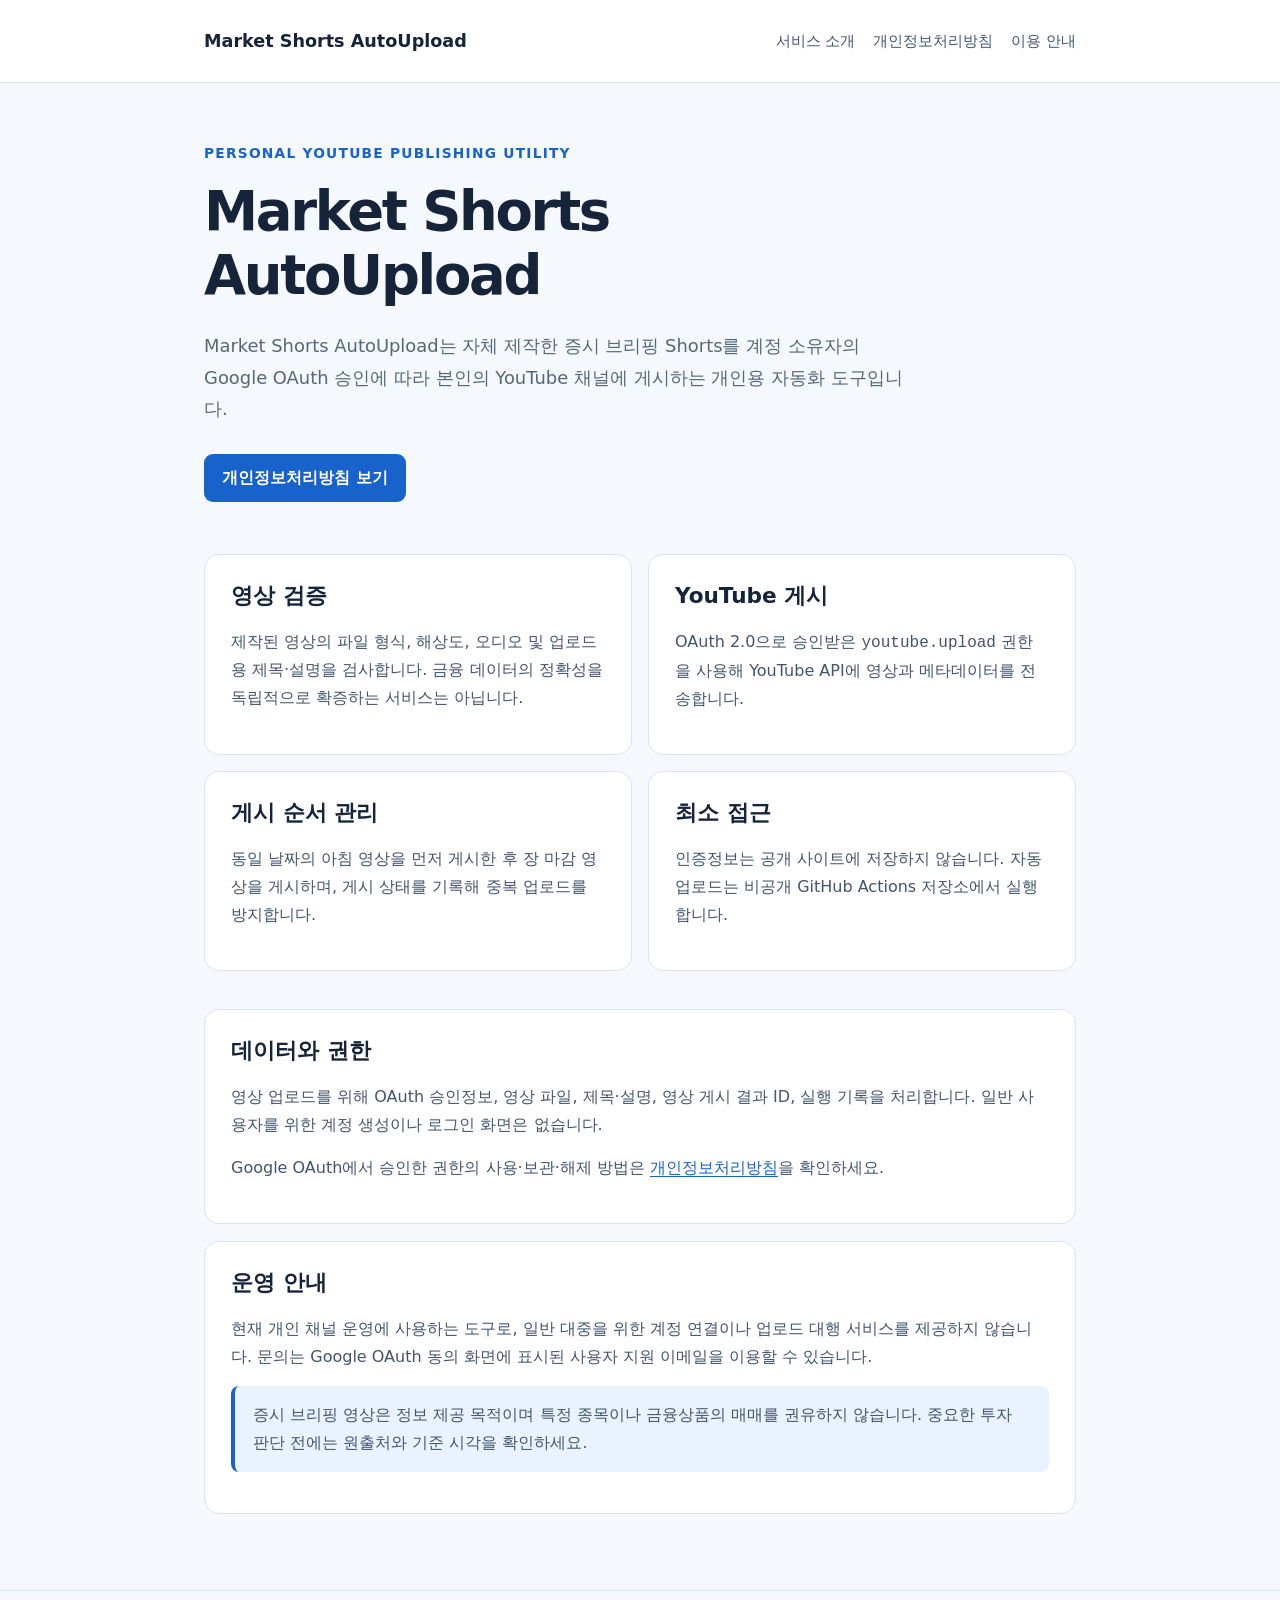
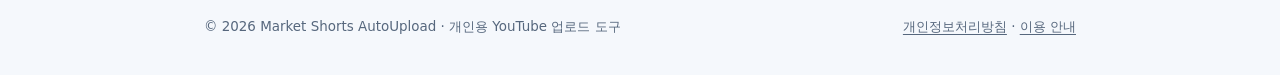
==== index.html @ 60441336 "docs(pages): add index.html for OAuth consent information" ====
<!doctype html>
<html lang="ko"><head>
<meta charset="utf-8"><meta name="viewport" content="width=device-width,initial-scale=1">
<title>서비스 소개 | Market Shorts AutoUpload</title>
<meta name="description" content="개인 채널의 증시 브리핑 Shorts를 YouTube에 업로드하는 자동화 도구">
<link rel="canonical" href="https://limjhq9-lab.github.io/">
<link rel="stylesheet" href="/styles.css">
</head><body>
<header><div class="container"><nav aria-label="기본 탐색">
<a class="brand" href="/">Market Shorts AutoUpload</a>
<div class="links"><a href="/">서비스 소개</a><a href="/privacy.html">개인정보처리방침</a><a href="/terms.html">이용 안내</a></div>
</nav></div></header><main><div class="container">
<p class="kicker">PERSONAL YOUTUBE PUBLISHING UTILITY</p>
<h1>Market Shorts<br>AutoUpload</h1>
<p class="lead">Market Shorts AutoUpload는 자체 제작한 증시 브리핑 Shorts를 계정 소유자의 Google OAuth 승인에 따라 본인의 YouTube 채널에 게시하는 개인용 자동화 도구입니다.</p>
<a class="cta" href="/privacy.html">개인정보처리방침 보기</a>
<div class="cards">
<section class="card"><h2>영상 검증</h2><p>제작된 영상의 파일 형식, 해상도, 오디오 및 업로드용 제목·설명을 검사합니다. 금융 데이터의 정확성을 독립적으로 확증하는 서비스는 아닙니다.</p></section>
<section class="card"><h2>YouTube 게시</h2><p>OAuth 2.0으로 승인받은 <code>youtube.upload</code> 권한을 사용해 YouTube API에 영상과 메타데이터를 전송합니다.</p></section>
<section class="card"><h2>게시 순서 관리</h2><p>동일 날짜의 아침 영상을 먼저 게시한 후 장 마감 영상을 게시하며, 게시 상태를 기록해 중복 업로드를 방지합니다.</p></section>
<section class="card"><h2>최소 접근</h2><p>인증정보는 공개 사이트에 저장하지 않습니다. 자동 업로드는 비공개 GitHub Actions 저장소에서 실행합니다.</p></section>
</div>
<section class="section"><h2>데이터와 권한</h2><p>영상 업로드를 위해 OAuth 승인정보, 영상 파일, 제목·설명, 영상 게시 결과 ID, 실행 기록을 처리합니다. 일반 사용자를 위한 계정 생성이나 로그인 화면은 없습니다.</p><p>Google OAuth에서 승인한 권한의 사용·보관·해제 방법은 <a href="/privacy.html">개인정보처리방침</a>을 확인하세요.</p></section>
<section class="section"><h2>운영 안내</h2><p>현재 개인 채널 운영에 사용하는 도구로, 일반 대중을 위한 계정 연결이나 업로드 대행 서비스를 제공하지 않습니다. 문의는 Google OAuth 동의 화면에 표시된 사용자 지원 이메일을 이용할 수 있습니다.</p><p class="notice">증시 브리핑 영상은 정보 제공 목적이며 특정 종목이나 금융상품의 매매를 권유하지 않습니다. 중요한 투자 판단 전에는 원출처와 기준 시각을 확인하세요.</p></section>
</div></main><footer><div class="container"><span>© 2026 Market Shorts AutoUpload · 개인용 YouTube 업로드 도구</span><span><a href="/privacy.html">개인정보처리방침</a> · <a href="/terms.html">이용 안내</a></span></div></footer></body></html>
---- styles.css ----
:root{color-scheme:light;--ink:#16243a;--muted:#56677d;--accent:#1863cb;--line:#dae3f0;--bg:#f5f8fc}*{box-sizing:border-box}html{scroll-behavior:smooth}body{margin:0;background:var(--bg);color:var(--ink);font:16px/1.75 system-ui,-apple-system,"Apple SD Gothic Neo","Malgun Gothic",sans-serif}a{color:var(--accent);text-underline-offset:3px}.container{max-width:920px;margin:0 auto;padding:0 24px}header{border-bottom:1px solid var(--line);background:#fff}nav{display:flex;justify-content:space-between;align-items:center;gap:18px;min-height:82px;flex-wrap:wrap;padding:14px 0}.brand{font-weight:800;font-size:1.1rem;text-decoration:none;color:var(--ink)}.links{display:flex;flex-wrap:wrap;gap:18px}.links a{font-size:.92rem;text-decoration:none;color:#405775}main{padding:58px 0 76px}.kicker{color:var(--accent);font-size:.86rem;font-weight:800;letter-spacing:.09em}h1{font-size:clamp(2.1rem,6vw,3.4rem);line-height:1.18;letter-spacing:-.042em;margin:15px 0 22px}h2{font-size:1.35rem;line-height:1.35;margin-top:0}p{margin:0 0 15px}.lead{font-size:1.12rem;color:var(--muted);max-width:720px}.cards{display:grid;grid-template-columns:repeat(2,minmax(0,1fr));gap:16px;margin:38px 0}.card,.section{background:white;border:1px solid var(--line);border-radius:15px;padding:26px}.section{margin-top:17px}.section p,.section li,.card p{color:#43556c}.section li{margin:.5rem 0}.notice{border-left:4px solid var(--accent);background:#e9f2ff;padding:15px 18px;border-radius:8px}.cta{display:inline-block;text-decoration:none;background:var(--accent);color:white;border-radius:9px;padding:10px 18px;font-weight:700;margin:14px 0}.cta:hover{background:#104ca3}footer{border-top:1px solid var(--line);color:var(--muted);padding:24px 0 38px;font-size:.84rem}footer .container{display:flex;justify-content:space-between;flex-wrap:wrap;gap:10px}footer a{color:inherit}small{color:var(--muted)}code{word-break:break-word}@media(max-width:620px){.cards{grid-template-columns:1fr}main{padding:38px 0 60px}.card,.section{padding:20px}}
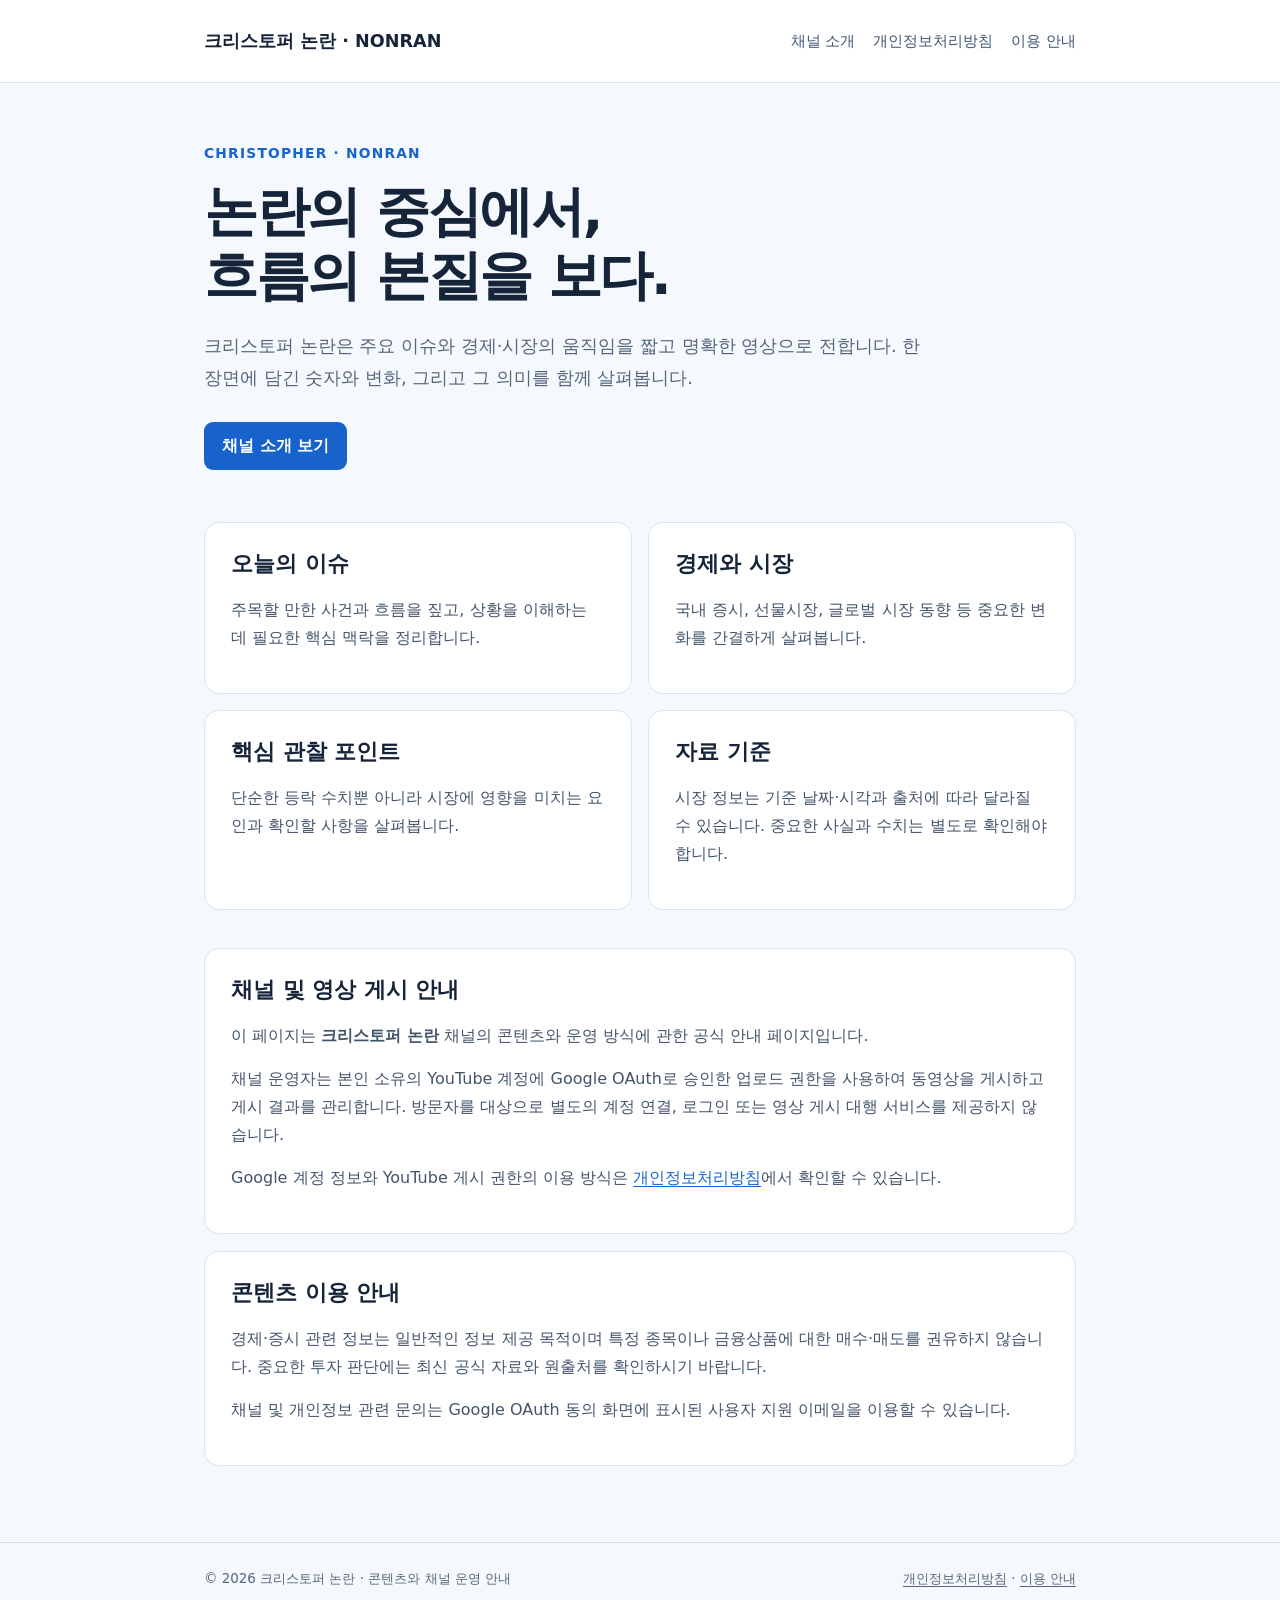
==== commit c4dd3842: "docs: rebrand public pages to 크리스토퍼 논란, retain OAuth disclosures" ====
--- a/index.html
+++ b/index.html
@@ -1,25 +1,35 @@
 <!doctype html>
-<html lang="ko"><head>
-<meta charset="utf-8"><meta name="viewport" content="width=device-width,initial-scale=1">
-<title>서비스 소개 | Market Shorts AutoUpload</title>
-<meta name="description" content="개인 채널의 증시 브리핑 Shorts를 YouTube에 업로드하는 자동화 도구">
+<html lang="ko">
+<head><meta charset="utf-8"><meta name="viewport" content="width=device-width,initial-scale=1">
+<title>채널 소개 | 크리스토퍼 논란</title>
+<meta name="description" content="크리스토퍼 논란 — 이슈와 시장의 흐름을 간결하게 살펴보는 콘텐츠 채널">
 <link rel="canonical" href="https://limjhq9-lab.github.io/">
-<link rel="stylesheet" href="/styles.css">
-</head><body>
-<header><div class="container"><nav aria-label="기본 탐색">
-<a class="brand" href="/">Market Shorts AutoUpload</a>
-<div class="links"><a href="/">서비스 소개</a><a href="/privacy.html">개인정보처리방침</a><a href="/terms.html">이용 안내</a></div>
-</nav></div></header><main><div class="container">
-<p class="kicker">PERSONAL YOUTUBE PUBLISHING UTILITY</p>
-<h1>Market Shorts<br>AutoUpload</h1>
-<p class="lead">Market Shorts AutoUpload는 자체 제작한 증시 브리핑 Shorts를 계정 소유자의 Google OAuth 승인에 따라 본인의 YouTube 채널에 게시하는 개인용 자동화 도구입니다.</p>
-<a class="cta" href="/privacy.html">개인정보처리방침 보기</a>
-<div class="cards">
-<section class="card"><h2>영상 검증</h2><p>제작된 영상의 파일 형식, 해상도, 오디오 및 업로드용 제목·설명을 검사합니다. 금융 데이터의 정확성을 독립적으로 확증하는 서비스는 아닙니다.</p></section>
-<section class="card"><h2>YouTube 게시</h2><p>OAuth 2.0으로 승인받은 <code>youtube.upload</code> 권한을 사용해 YouTube API에 영상과 메타데이터를 전송합니다.</p></section>
-<section class="card"><h2>게시 순서 관리</h2><p>동일 날짜의 아침 영상을 먼저 게시한 후 장 마감 영상을 게시하며, 게시 상태를 기록해 중복 업로드를 방지합니다.</p></section>
-<section class="card"><h2>최소 접근</h2><p>인증정보는 공개 사이트에 저장하지 않습니다. 자동 업로드는 비공개 GitHub Actions 저장소에서 실행합니다.</p></section>
+<link rel="stylesheet" href="/styles.css"></head>
+<body><header><div class="container"><nav aria-label="기본 탐색">
+<a class="brand" href="/">크리스토퍼 논란 <span aria-hidden="true">·</span> NONRAN</a>
+<div class="links"><a href="/">채널 소개</a><a href="/privacy.html">개인정보처리방침</a><a href="/terms.html">이용 안내</a></div>
+</nav></div></header>
+<main><div class="container">
+<p class="kicker">CHRISTOPHER · NONRAN</p>
+<h1>논란의 중심에서,<br>흐름의 본질을 보다.</h1>
+<p class="lead">크리스토퍼 논란은 주요 이슈와 경제·시장의 움직임을 짧고 명확한 영상으로 전합니다. 한 장면에 담긴 숫자와 변화, 그리고 그 의미를 함께 살펴봅니다.</p>
+<a class="cta" href="#about">채널 소개 보기</a>
+<div class="cards" id="about">
+<section class="card"><h2>오늘의 이슈</h2><p>주목할 만한 사건과 흐름을 짚고, 상황을 이해하는 데 필요한 핵심 맥락을 정리합니다.</p></section>
+<section class="card"><h2>경제와 시장</h2><p>국내 증시, 선물시장, 글로벌 시장 동향 등 중요한 변화를 간결하게 살펴봅니다.</p></section>
+<section class="card"><h2>핵심 관찰 포인트</h2><p>단순한 등락 수치뿐 아니라 시장에 영향을 미치는 요인과 확인할 사항을 살펴봅니다.</p></section>
+<section class="card"><h2>자료 기준</h2><p>시장 정보는 기준 날짜·시각과 출처에 따라 달라질 수 있습니다. 중요한 사실과 수치는 별도로 확인해야 합니다.</p></section>
 </div>
-<section class="section"><h2>데이터와 권한</h2><p>영상 업로드를 위해 OAuth 승인정보, 영상 파일, 제목·설명, 영상 게시 결과 ID, 실행 기록을 처리합니다. 일반 사용자를 위한 계정 생성이나 로그인 화면은 없습니다.</p><p>Google OAuth에서 승인한 권한의 사용·보관·해제 방법은 <a href="/privacy.html">개인정보처리방침</a>을 확인하세요.</p></section>
-<section class="section"><h2>운영 안내</h2><p>현재 개인 채널 운영에 사용하는 도구로, 일반 대중을 위한 계정 연결이나 업로드 대행 서비스를 제공하지 않습니다. 문의는 Google OAuth 동의 화면에 표시된 사용자 지원 이메일을 이용할 수 있습니다.</p><p class="notice">증시 브리핑 영상은 정보 제공 목적이며 특정 종목이나 금융상품의 매매를 권유하지 않습니다. 중요한 투자 판단 전에는 원출처와 기준 시각을 확인하세요.</p></section>
-</div></main><footer><div class="container"><span>© 2026 Market Shorts AutoUpload · 개인용 YouTube 업로드 도구</span><span><a href="/privacy.html">개인정보처리방침</a> · <a href="/terms.html">이용 안내</a></span></div></footer></body></html>+<section class="section"><h2>채널 및 영상 게시 안내</h2>
+<p>이 페이지는 <strong>크리스토퍼 논란</strong> 채널의 콘텐츠와 운영 방식에 관한 공식 안내 페이지입니다.</p>
+<p>채널 운영자는 본인 소유의 YouTube 계정에 Google OAuth로 승인한 업로드 권한을 사용하여 동영상을 게시하고 게시 결과를 관리합니다. 방문자를 대상으로 별도의 계정 연결, 로그인 또는 영상 게시 대행 서비스를 제공하지 않습니다.</p>
+<p>Google 계정 정보와 YouTube 게시 권한의 이용 방식은 <a href="/privacy.html">개인정보처리방침</a>에서 확인할 수 있습니다.</p>
+</section>
+<section class="section"><h2>콘텐츠 이용 안내</h2>
+<p>경제·증시 관련 정보는 일반적인 정보 제공 목적이며 특정 종목이나 금융상품에 대한 매수·매도를 권유하지 않습니다. 중요한 투자 판단에는 최신 공식 자료와 원출처를 확인하시기 바랍니다.</p>
+<p>채널 및 개인정보 관련 문의는 Google OAuth 동의 화면에 표시된 사용자 지원 이메일을 이용할 수 있습니다.</p>
+</section>
+</div></main><footer><div class="container">
+<span>© 2026 크리스토퍼 논란 · 콘텐츠와 채널 운영 안내</span>
+<span><a href="/privacy.html">개인정보처리방침</a> · <a href="/terms.html">이용 안내</a></span>
+</div></footer></body></html>
